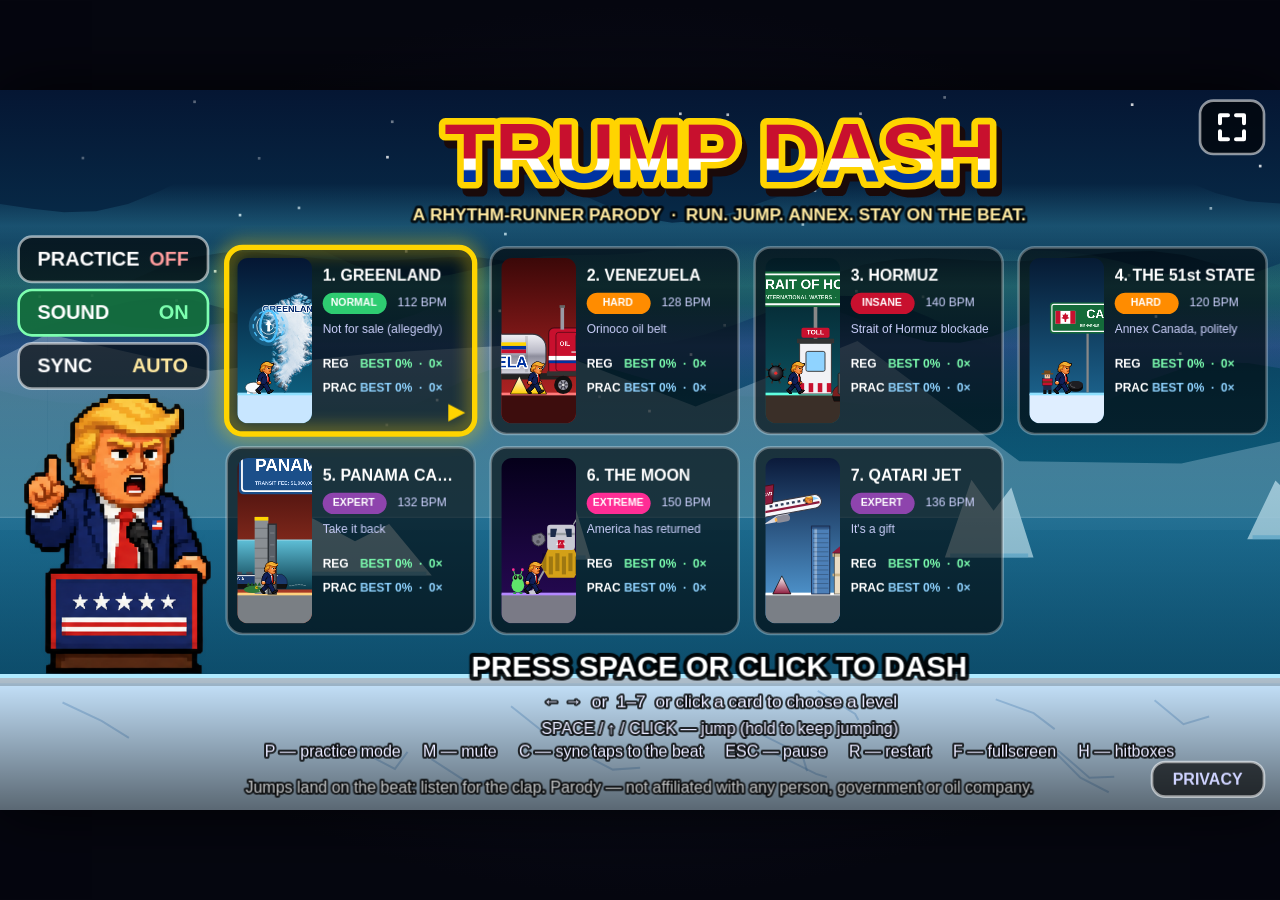
==== index.html @ faf9f8a6 "Beat: no sky wash, softer line pulses. Backdrop haze and translucent set pieces so scenery reads as " ====
<!DOCTYPE html>
<html lang="en">
<head>
<meta charset="utf-8">
<meta name="viewport" content="width=device-width, initial-scale=1, maximum-scale=1, user-scalable=no, viewport-fit=cover">
<title>Trump Dash</title>
<meta name="description" content="Trump Dash: a Geometry Dash-style parody rhythm platformer. Run, jump, annex, stay on the beat.">
<meta name="theme-color" content="#05060f">
<!-- Home-screen install: landscape, no browser chrome (manifest.json for Android/Chrome, the apple-* tags for iOS) -->
<link rel="manifest" href="manifest.json">
<meta name="mobile-web-app-capable" content="yes">
<meta name="apple-mobile-web-app-capable" content="yes">
<meta name="apple-mobile-web-app-status-bar-style" content="black-translucent">
<meta name="apple-mobile-web-app-title" content="Trump Dash">
<link rel="icon" type="image/png" sizes="192x192" href="icons/icon-192.png">
<link rel="apple-touch-icon" href="icons/apple-touch-icon.png">
<meta property="og:title" content="Trump Dash">
<meta property="og:description" content="A Geometry Dash-style parody rhythm platformer. Run, jump, annex, stay on the beat.">
<meta property="og:type" content="website">
<meta property="og:image" content="https://www.trumpdash.com/icons/og.png">
<meta name="twitter:card" content="summary_large_image">
<!-- Cloudflare Web Analytics (cookieless visit counting; the domain is DNS-only, so the beacon is added here by hand) -->
<script type='module' src='https://static.cloudflareinsights.com/beacon.min.js' data-cf-beacon='{"token": "5954b93834144fc8b31055bc0b13a5f2"}'></script>
<script>
  // Cache busting. Bump TD_VERSION whenever a JS/CSS file changes so browsers never mix old and
  // new modules. On localhost every load gets a fresh stamp so local edits always show up.
  window.TD_VERSION = '22';
  (function () {
    var local = /^(localhost|127\.0\.0\.1|\[::1\])$/.test(location.hostname);
    var v = local ? String(Date.now()) : window.TD_VERSION;
    var css = document.createElement('link');
    css.rel = 'stylesheet'; css.href = 'style.css?v=' + v;
    document.head.appendChild(css);
    var files = [
      'src/constants.js', 'src/sprites.js', 'src/level.js',
      'src/levels/greenland.js', 'src/levels/venezuela.js', 'src/levels/hormuz.js', 'src/levels/canada.js', 'src/levels/panama.js', 'src/levels/moon.js', 'src/levels/qatar.js',
      'src/physics.js', 'src/audio.js', 'src/render.js', 'src/game.js',
    ];
    window.addEventListener('DOMContentLoaded', function () {
      files.forEach(function (f) {
        var s = document.createElement('script');
        s.src = f + '?v=' + v;
        s.async = false; // keep execution order
        document.body.appendChild(s);
      });
    });
    // Offline support for the installed app. sw.js is network-first, so online players always get the
    // latest deploy. On localhost it is only registered with ?sw=1, and ?nosw=1 removes it anywhere.
    if ('serviceWorker' in navigator) {
      var q = location.search;
      if (/[?&]nosw=1/.test(q)) navigator.serviceWorker.getRegistrations().then(function (rs) { rs.forEach(function (r) { r.unregister(); }); });
      else if (!local || /[?&]sw=1/.test(q)) window.addEventListener('load', function () { navigator.serviceWorker.register('sw.js').catch(function () {}); });
    }
  })();
</script>
</head>
<body>
<div id="wrap">
  <canvas id="game" width="960" height="540"></canvas>
</div>
<div id="rotate">
  <div class="phone"></div>
  <h1>ROTATE YOUR PHONE</h1>
  <p>Trump Dash plays in landscape.</p>
  <button id="rotate-fs" type="button">GO FULLSCREEN</button>
</div>
</body>
</html>
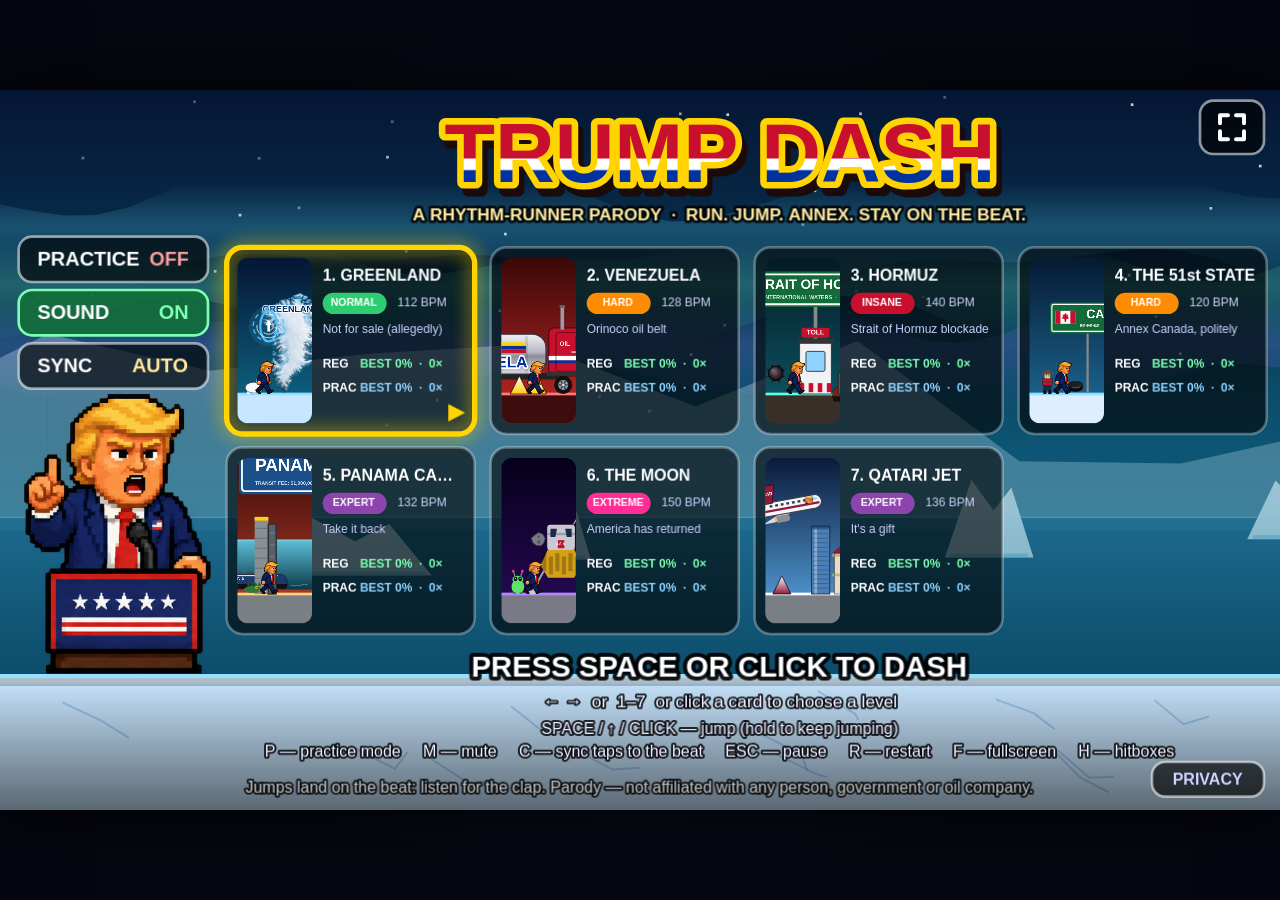
==== commit 4bc951d8: "Walk: one step per beat, foot-plants on the beat Co-Authored-By: Claude Fable 5.1 <noreply@anthropic" ====
--- a/index.html
+++ b/index.html
@@ -24,7 +24,7 @@
 <script>
   // Cache busting. Bump TD_VERSION whenever a JS/CSS file changes so browsers never mix old and
   // new modules. On localhost every load gets a fresh stamp so local edits always show up.
-  window.TD_VERSION = '22';
+  window.TD_VERSION = '23';
   (function () {
     var local = /^(localhost|127\.0\.0\.1|\[::1\])$/.test(location.hostname);
     var v = local ? String(Date.now()) : window.TD_VERSION;
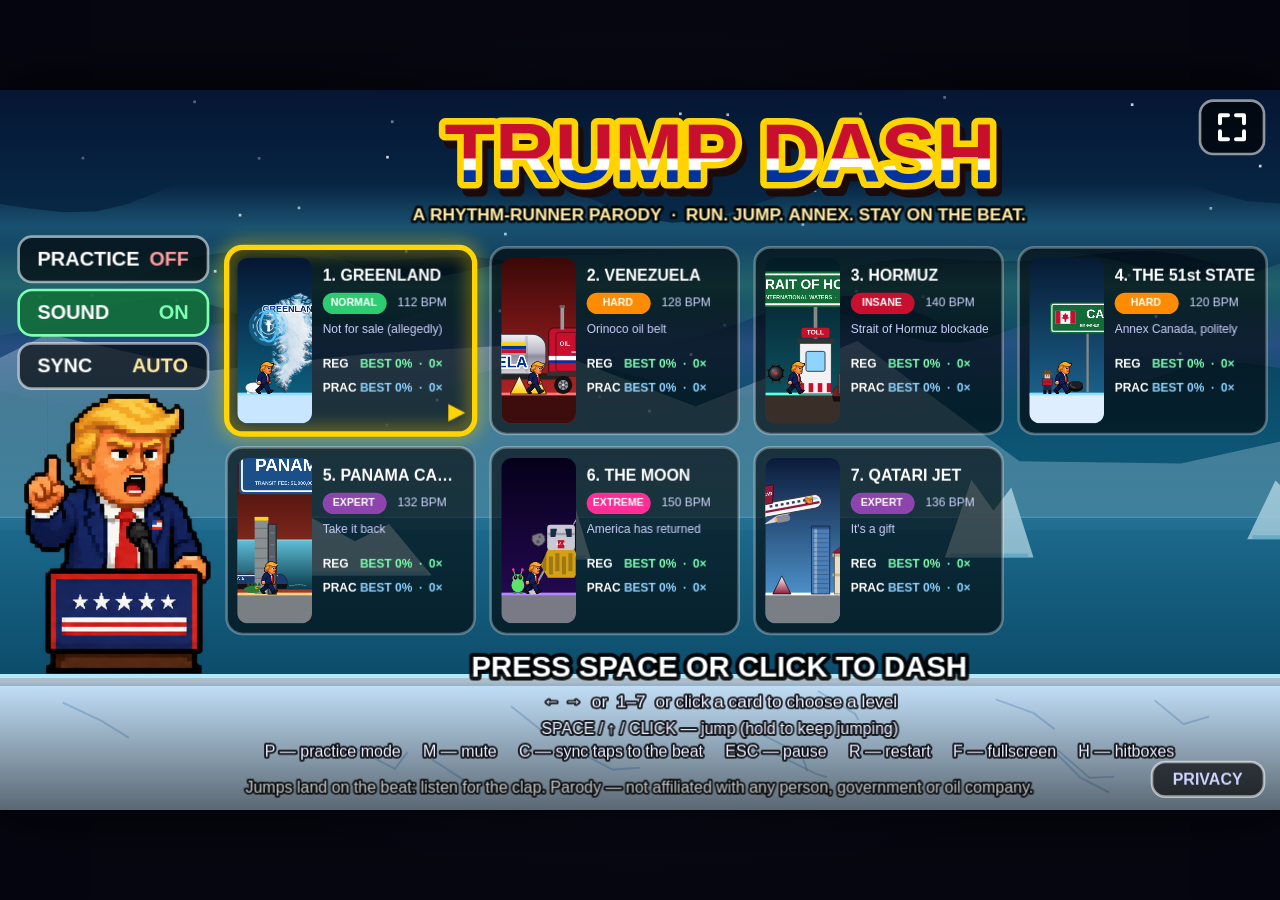
==== commit 619974ae: "Walk: three steps per two beats Co-Authored-By: Claude Fable 5.1 <noreply@anthropic.com>" ====
--- a/index.html
+++ b/index.html
@@ -24,7 +24,7 @@
 <script>
   // Cache busting. Bump TD_VERSION whenever a JS/CSS file changes so browsers never mix old and
   // new modules. On localhost every load gets a fresh stamp so local edits always show up.
-  window.TD_VERSION = '23';
+  window.TD_VERSION = '24';
   (function () {
     var local = /^(localhost|127\.0\.0\.1|\[::1\])$/.test(location.hostname);
     var v = local ? String(Date.now()) : window.TD_VERSION;
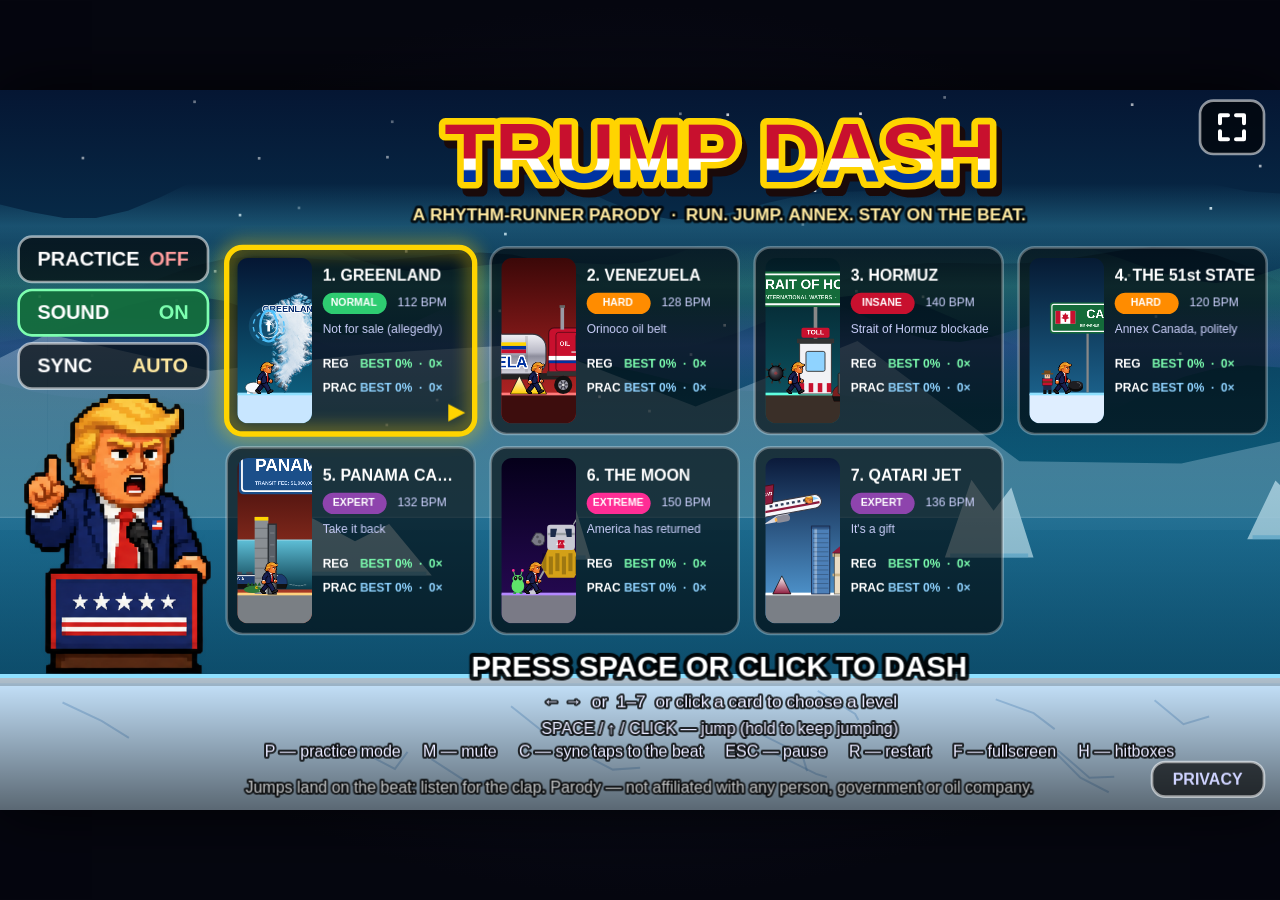
==== commit a451332b: "Walk: revised 8-frame sheet keyed from the JPEG, packed in cycle order Co-Authored-By: Claude Fable " ====
--- a/index.html
+++ b/index.html
@@ -24,7 +24,7 @@
 <script>
   // Cache busting. Bump TD_VERSION whenever a JS/CSS file changes so browsers never mix old and
   // new modules. On localhost every load gets a fresh stamp so local edits always show up.
-  window.TD_VERSION = '24';
+  window.TD_VERSION = '25';
   (function () {
     var local = /^(localhost|127\.0\.0\.1|\[::1\])$/.test(location.hostname);
     var v = local ? String(Date.now()) : window.TD_VERSION;
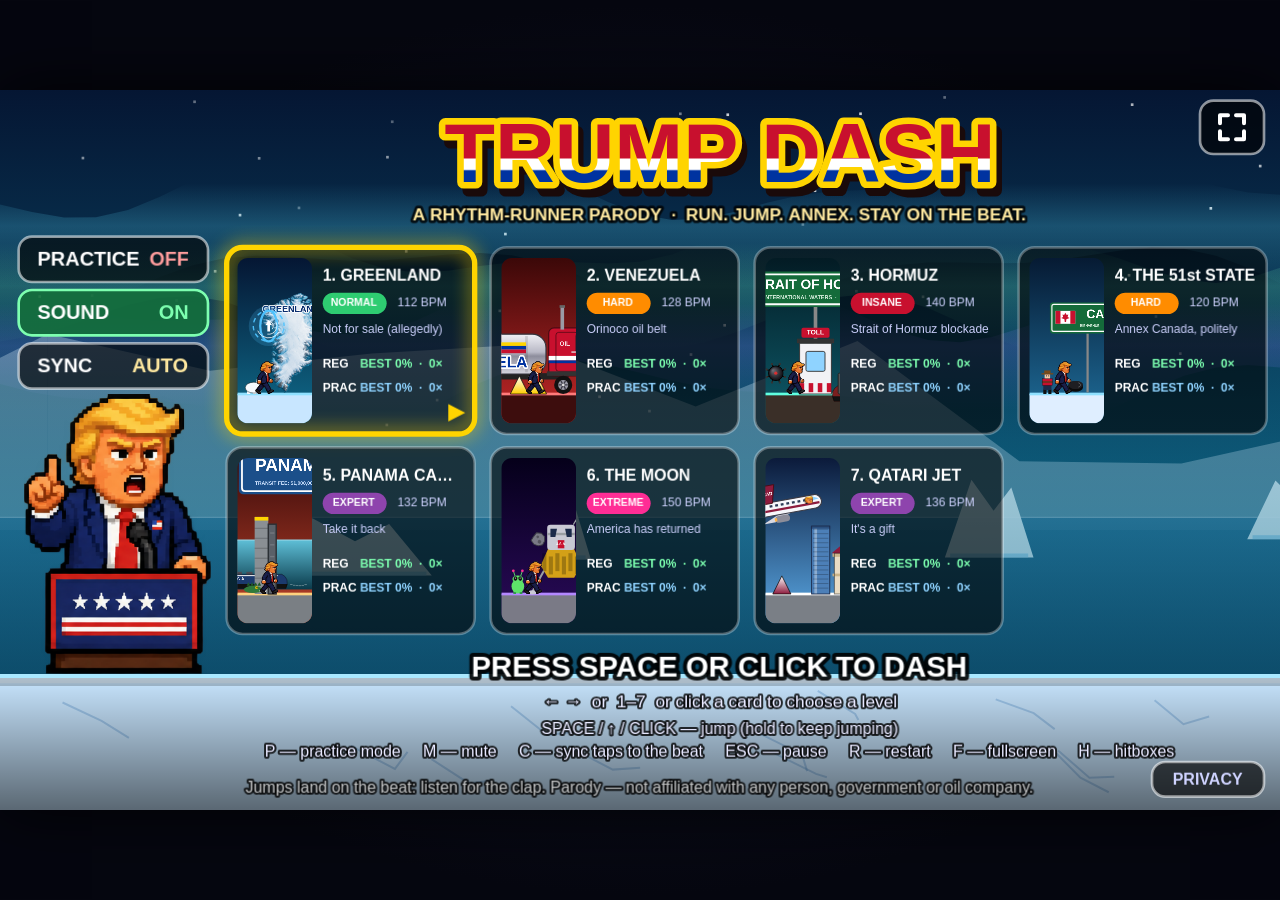
==== commit 291770fc: "Walk: 14-frame cycle picked from the Gemini sheet Co-Authored-By: Claude Fable 5.1 <noreply@anthropi" ====
--- a/index.html
+++ b/index.html
@@ -24,7 +24,7 @@
 <script>
   // Cache busting. Bump TD_VERSION whenever a JS/CSS file changes so browsers never mix old and
   // new modules. On localhost every load gets a fresh stamp so local edits always show up.
-  window.TD_VERSION = '25';
+  window.TD_VERSION = '26';
   (function () {
     var local = /^(localhost|127\.0\.0\.1|\[::1\])$/.test(location.hostname);
     var v = local ? String(Date.now()) : window.TD_VERSION;
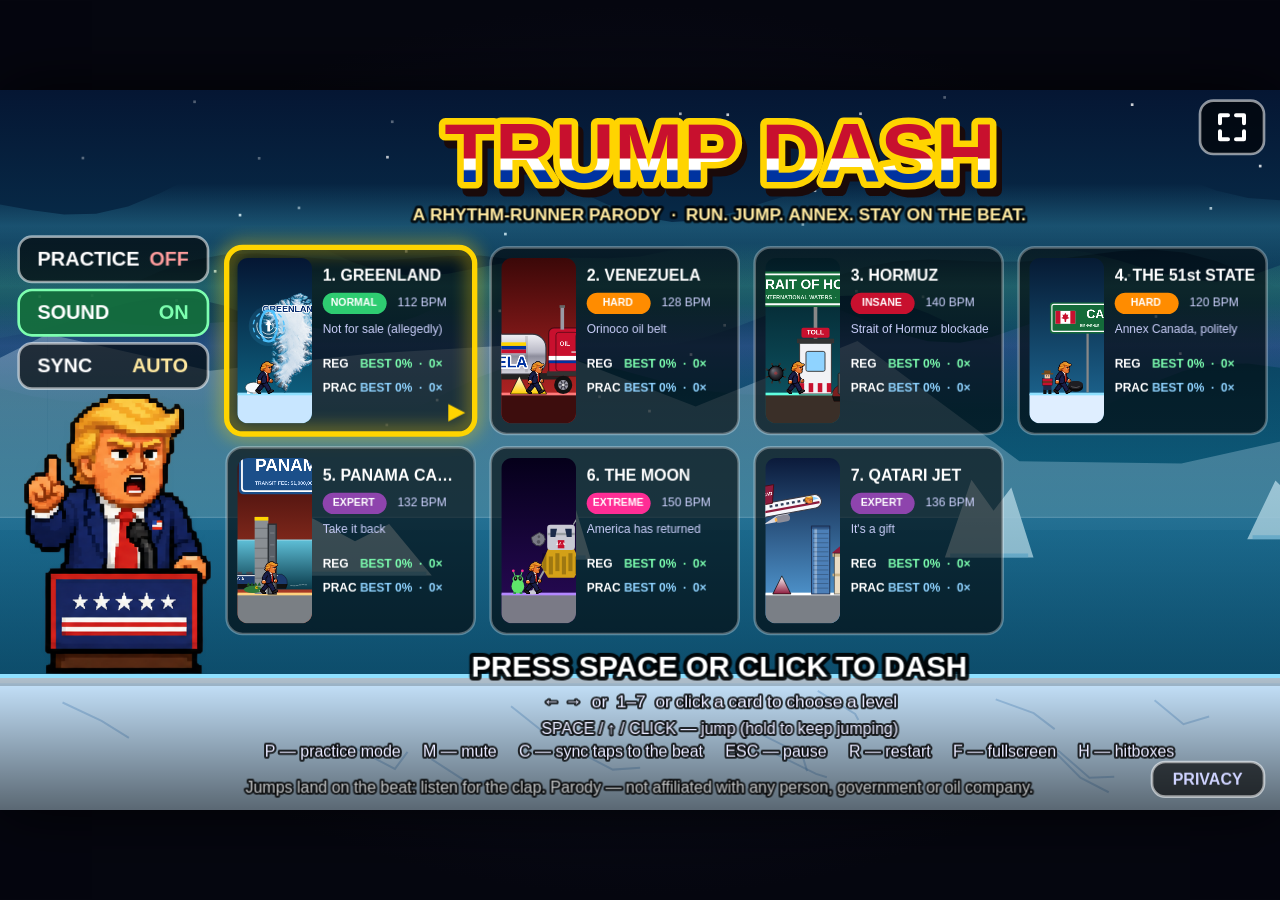
==== commit cc23f5ab: "Practice checkpoints in flight: restart on the declared jet path Co-Authored-By: Claude Fable 5.1 <n" ====
--- a/index.html
+++ b/index.html
@@ -24,7 +24,7 @@
 <script>
   // Cache busting. Bump TD_VERSION whenever a JS/CSS file changes so browsers never mix old and
   // new modules. On localhost every load gets a fresh stamp so local edits always show up.
-  window.TD_VERSION = '26';
+  window.TD_VERSION = '27';
   (function () {
     var local = /^(localhost|127\.0\.0\.1|\[::1\])$/.test(location.hostname);
     var v = local ? String(Date.now()) : window.TD_VERSION;
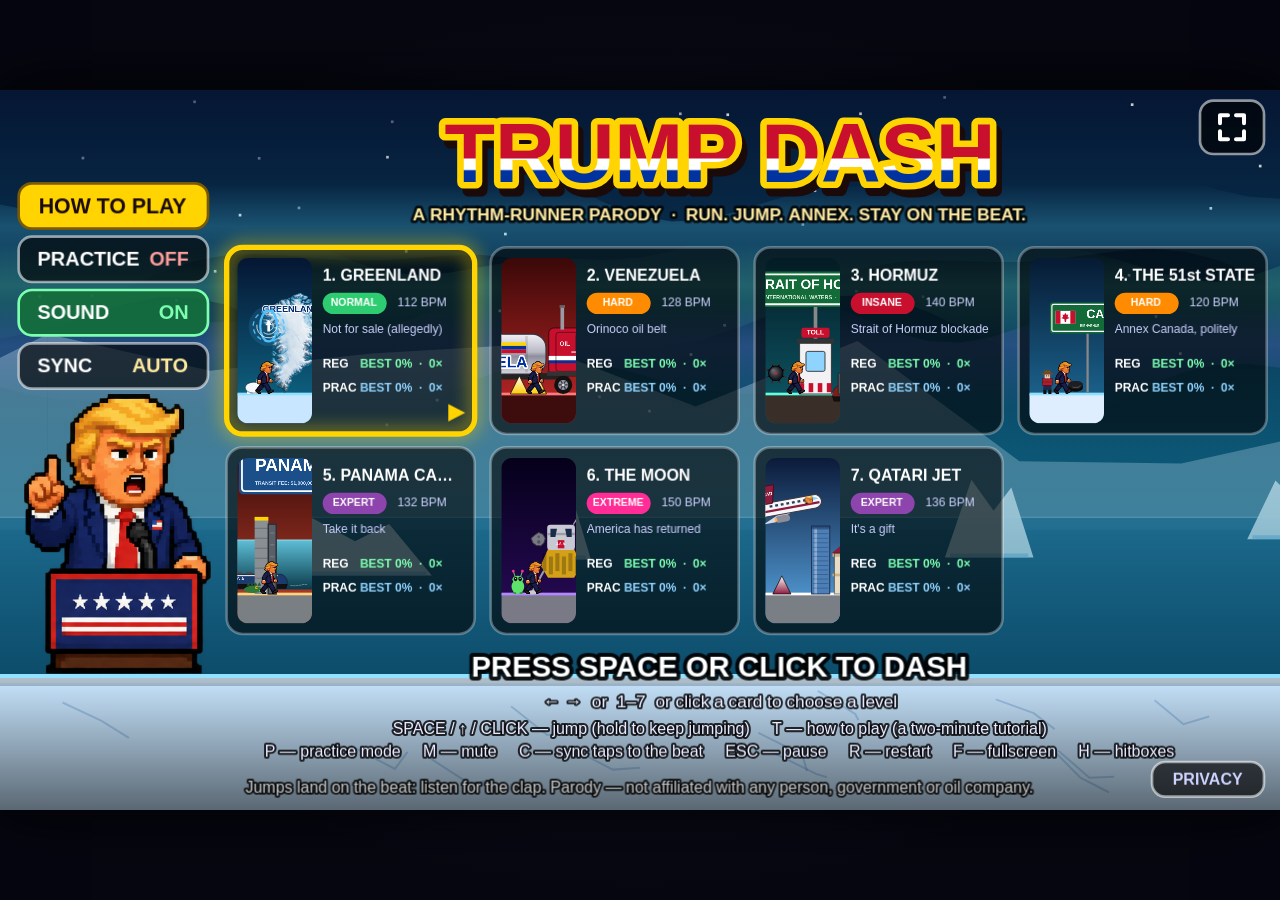
==== commit 7dd2b649: "HOW TO PLAY tutorial level behind a menu button; Greenland walls make the gravity portals mandatory " ====
--- a/index.html
+++ b/index.html
@@ -24,7 +24,7 @@
 <script>
   // Cache busting. Bump TD_VERSION whenever a JS/CSS file changes so browsers never mix old and
   // new modules. On localhost every load gets a fresh stamp so local edits always show up.
-  window.TD_VERSION = '27';
+  window.TD_VERSION = '28';
   (function () {
     var local = /^(localhost|127\.0\.0\.1|\[::1\])$/.test(location.hostname);
     var v = local ? String(Date.now()) : window.TD_VERSION;
@@ -33,7 +33,7 @@
     document.head.appendChild(css);
     var files = [
       'src/constants.js', 'src/sprites.js', 'src/level.js',
-      'src/levels/greenland.js', 'src/levels/venezuela.js', 'src/levels/hormuz.js', 'src/levels/canada.js', 'src/levels/panama.js', 'src/levels/moon.js', 'src/levels/qatar.js',
+      'src/levels/greenland.js', 'src/levels/venezuela.js', 'src/levels/hormuz.js', 'src/levels/canada.js', 'src/levels/panama.js', 'src/levels/moon.js', 'src/levels/qatar.js', 'src/levels/tutorial.js',
       'src/physics.js', 'src/audio.js', 'src/render.js', 'src/game.js',
     ];
     window.addEventListener('DOMContentLoaded', function () {
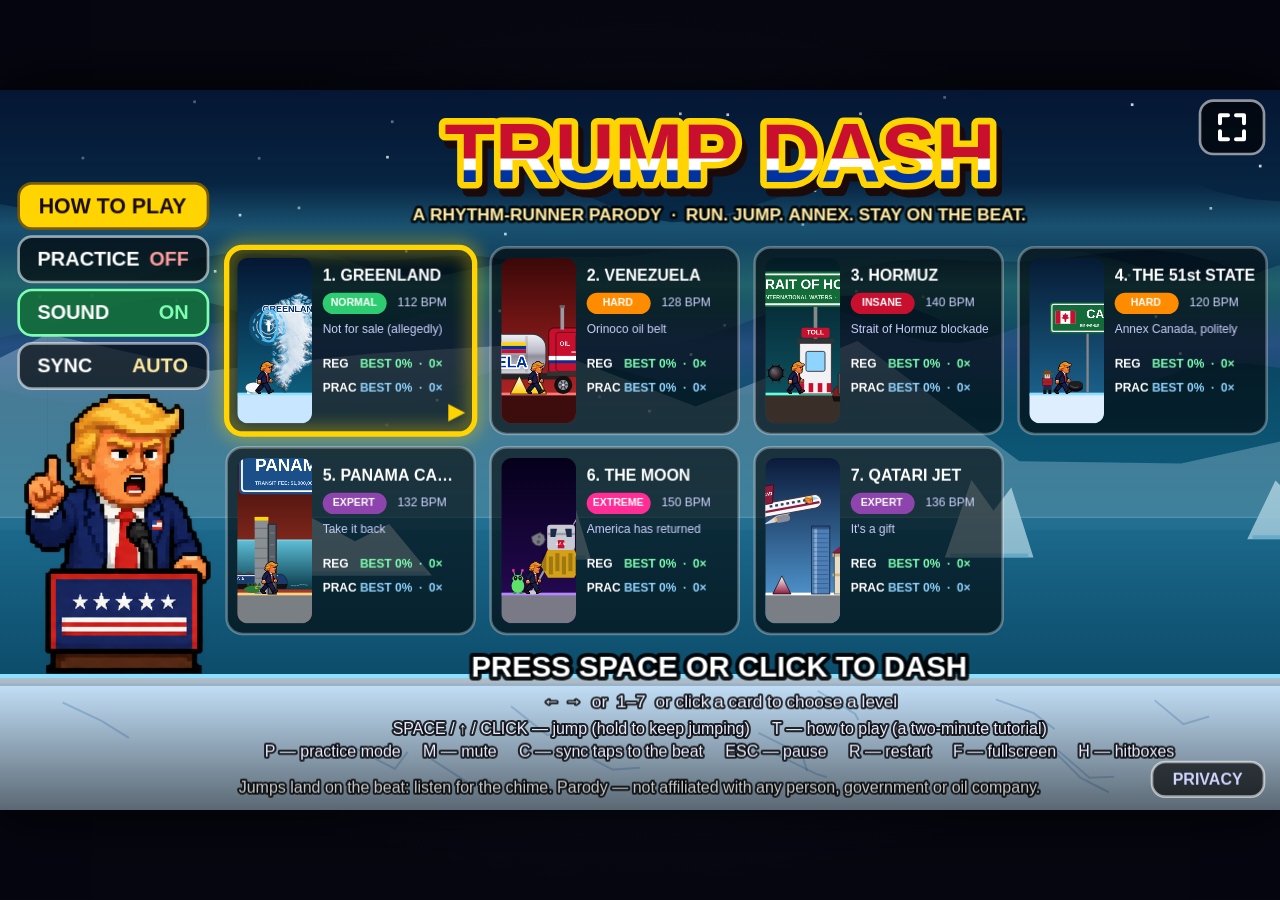
==== commit e415968f: "Tutorial: lessons as stationary callouts in the sky; the jump cue is a chime Co-Authored-By: Claude " ====
--- a/index.html
+++ b/index.html
@@ -24,7 +24,7 @@
 <script>
   // Cache busting. Bump TD_VERSION whenever a JS/CSS file changes so browsers never mix old and
   // new modules. On localhost every load gets a fresh stamp so local edits always show up.
-  window.TD_VERSION = '28';
+  window.TD_VERSION = '29';
   (function () {
     var local = /^(localhost|127\.0\.0\.1|\[::1\])$/.test(location.hostname);
     var v = local ? String(Date.now()) : window.TD_VERSION;
